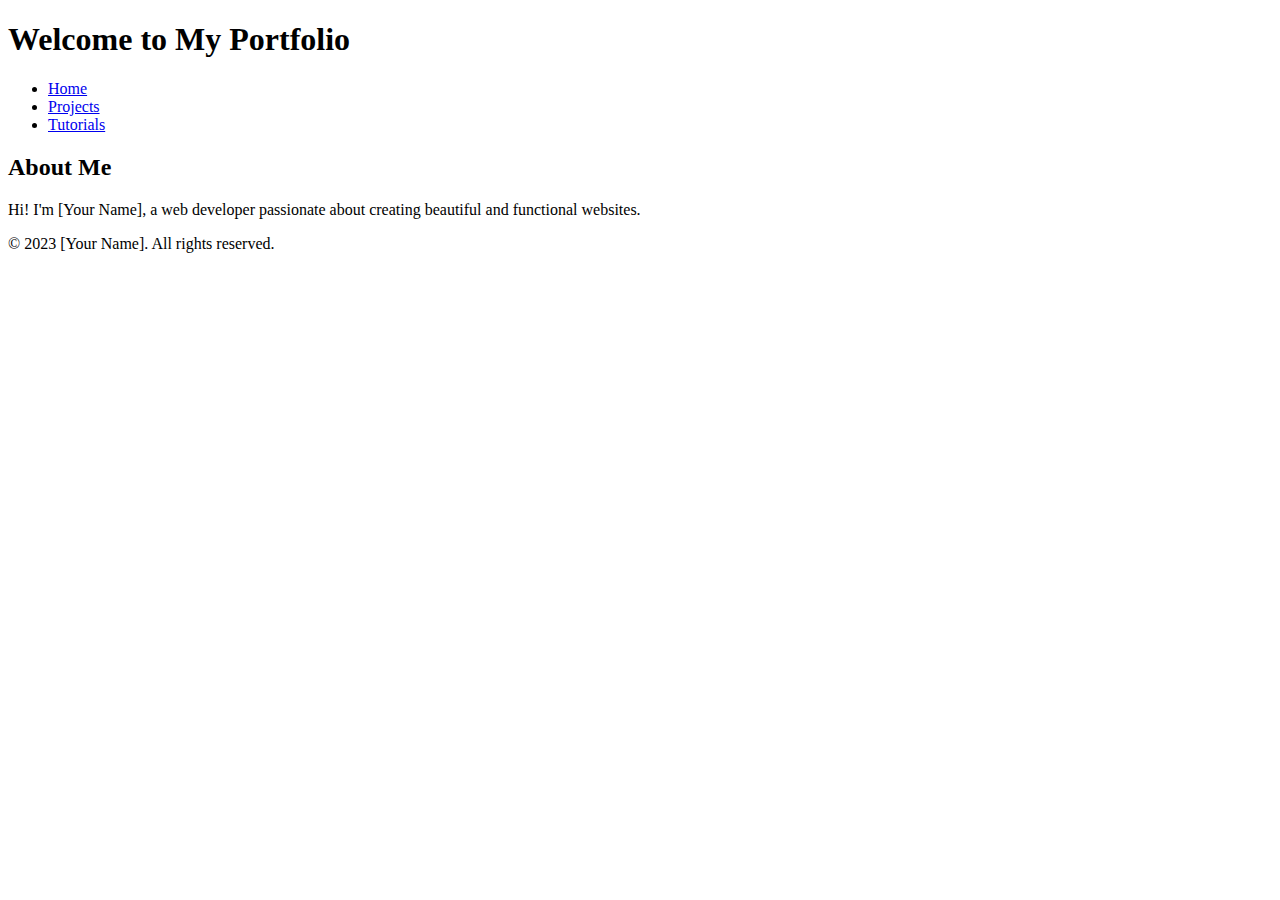
==== index.html @ 8b58cdd6 "Update index.html" ====
<!DOCTYPE html>
<html lang="en">
<head>
    <meta charset="UTF-8">
    <meta name="viewport" content="width=device-width, initial-scale=1.0">
    <title>My Portfolio</title>
    <link rel="stylesheet" href="styles.css">
</head>
<body>
    <header>
        <h1>Welcome to My Portfolio</h1>
        <nav>
            <ul>
                <li><a href="index.html">Home</a></li>
                <li><a href="projects.html">Projects</a></li>
                <li><a href="tutorials.html">Tutorials</a></li>
            </ul>
        </nav>
    </header>
    <main>
        <section>
            <h2>About Me</h2>
            <p>Hi! I'm [Your Name], a web developer passionate about creating beautiful and functional websites.</p>
        </section>
    </main>
    <footer>
        <p>&copy; 2023 [Your Name]. All rights reserved.</p>
    </footer>
    <script src="script.js"></script>
</body>
</html>
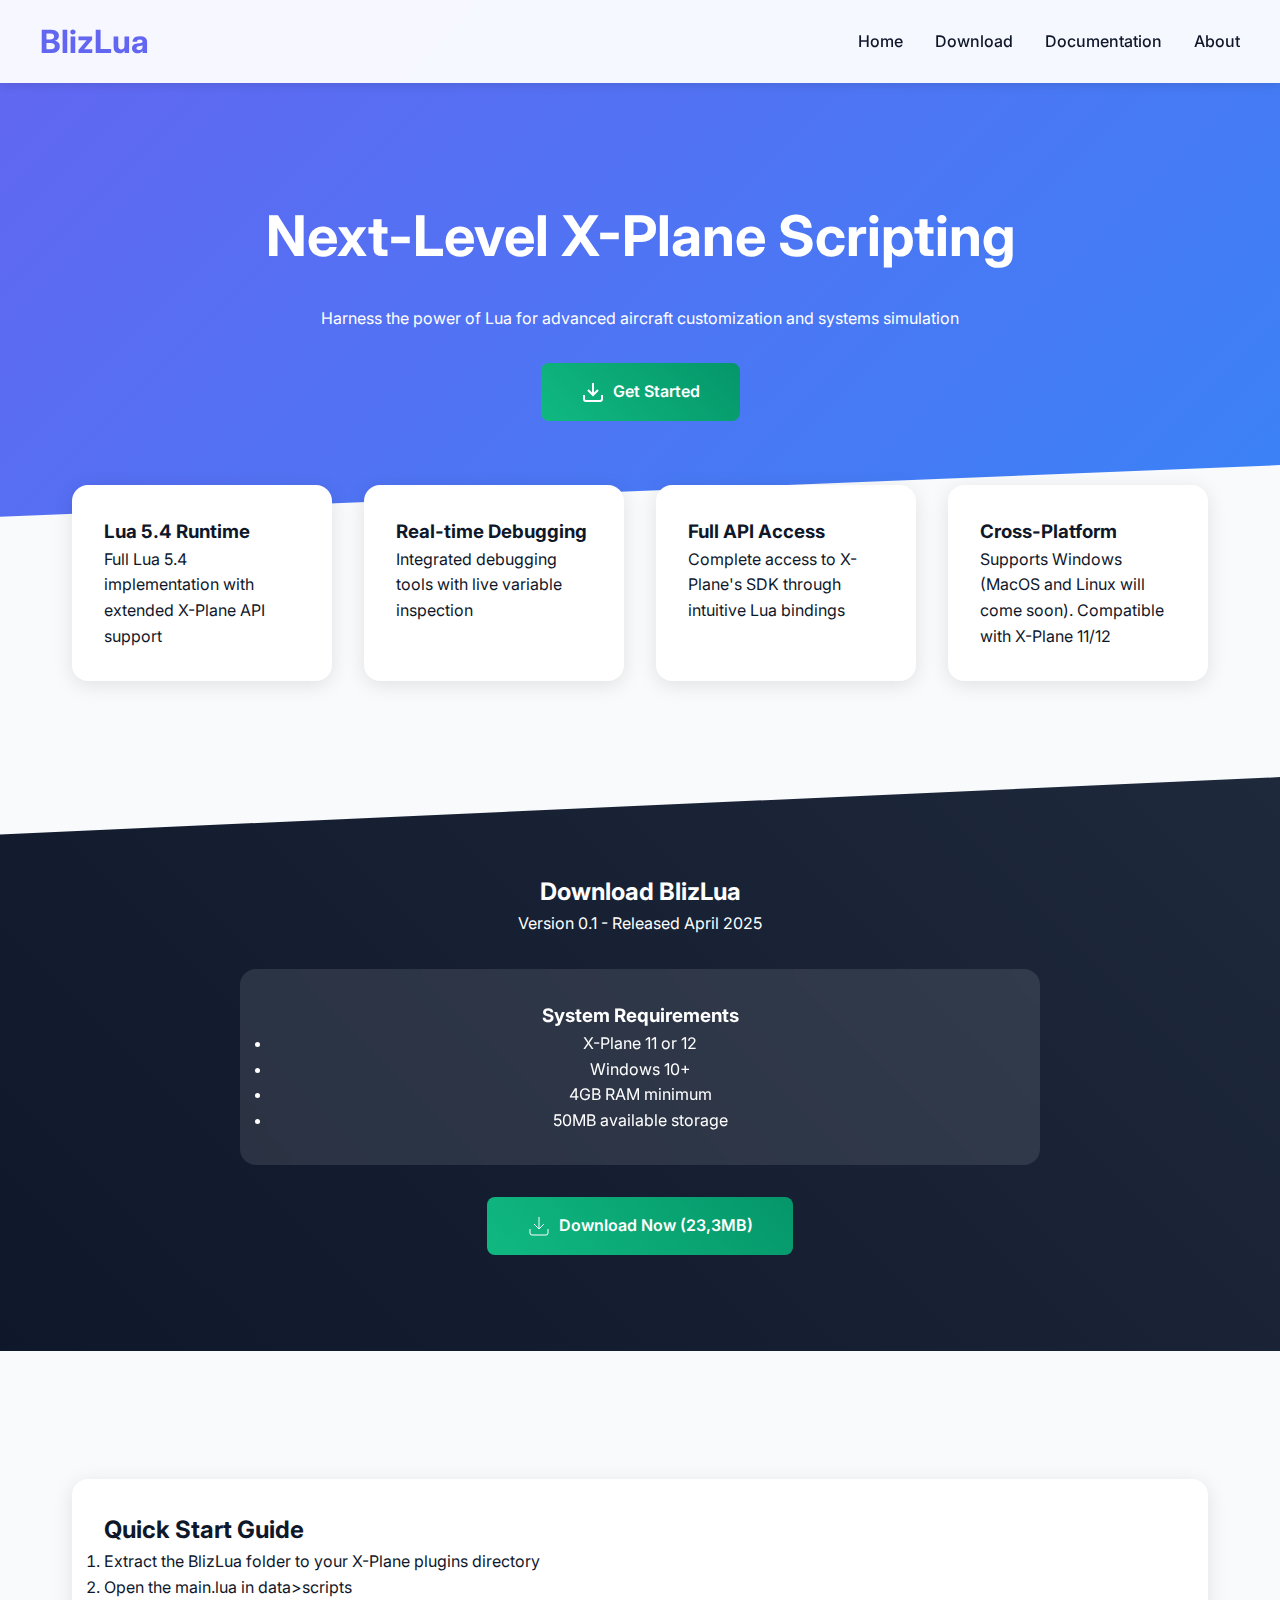
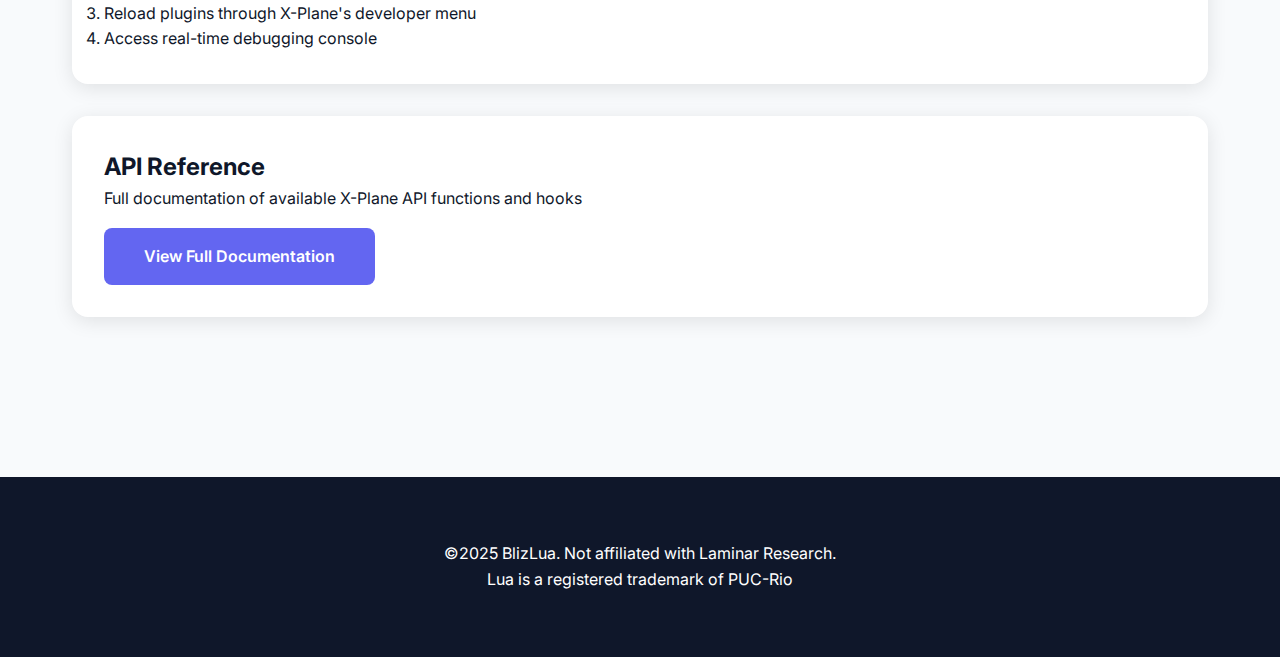
==== commit 42415af2: "Update index.html" ====
--- a/index.html
+++ b/index.html
@@ -3,29 +3,323 @@
 <head>
     <meta charset="UTF-8">
     <meta name="viewport" content="width=device-width, initial-scale=1.0">
-    <title>My Portfolio</title>
-    <link rel="stylesheet" href="styles.css">
+    <title>BlizLua - Advanced X-Plane Scripting</title>
+    <style>
+        :root {
+            --primary: #6366f1;
+            --secondary: #3b82f6;
+            --accent: #10b981;
+            --dark: #0f172a;
+            --light: #f8fafc;
+        }
+
+        * {
+            margin: 0;
+            padding: 0;
+            box-sizing: border-box;
+            font-family: 'Inter', system-ui, sans-serif;
+        }
+
+        body {
+            background-color: var(--light);
+            color: var(--dark);
+            line-height: 1.6;
+        }
+
+        header {
+            background: rgba(255, 255, 255, 0.95);
+            backdrop-filter: blur(10px);
+            padding: 1rem;
+            position: fixed;
+            width: 100%;
+            top: 0;
+            z-index: 1000;
+            box-shadow: 0 2px 10px rgba(0,0,0,0.1);
+            transition: all 0.3s ease;
+        }
+
+        nav {
+            max-width: 1200px;
+            margin: 0 auto;
+            display: flex;
+            justify-content: space-between;
+            align-items: center;
+        }
+
+        .nav-links {
+            display: flex;
+            gap: 2rem;
+        }
+
+        .nav-links a {
+            color: var(--dark);
+            text-decoration: none;
+            font-weight: 500;
+            transition: color 0.3s ease;
+        }
+
+        .nav-links a:hover {
+            color: var(--primary);
+        }
+
+        .hero {
+            background: linear-gradient(135deg, var(--primary), var(--secondary));
+            color: white;
+            padding: 12rem 2rem 6rem;
+            text-align: center;
+            clip-path: polygon(0 0, 100% 0, 100% 90%, 0 100%);
+        }
+
+        .hero h1 {
+            font-size: 3.5rem;
+            margin-bottom: 1.5rem;
+            animation: slideUp 1s ease;
+        }
+
+        .features {
+            max-width: 1200px;
+            margin: -4rem auto 4rem;
+            padding: 2rem;
+            display: grid;
+            grid-template-columns: repeat(auto-fit, minmax(250px, 1fr));
+            gap: 2rem;
+        }
+
+        .feature-card {
+            background: white;
+            padding: 2rem;
+            border-radius: 1rem;
+            box-shadow: 0 4px 20px rgba(0,0,0,0.1);
+            transition: all 0.3s cubic-bezier(0.4, 0, 0.2, 1);
+            opacity: 0;
+            transform: translateY(20px);
+        }
+
+        .feature-card.visible {
+            opacity: 1;
+            transform: translateY(0);
+        }
+
+        .feature-card:hover {
+            transform: translateY(-5px);
+            box-shadow: 0 8px 25px rgba(0,0,0,0.15);
+        }
+
+        .download-section {
+            background: linear-gradient(45deg, var(--dark), #1e293b);
+            color: white;
+            padding: 6rem 2rem;
+            text-align: center;
+            clip-path: polygon(0 10%, 100% 0, 100% 100%, 0 100%);
+        }
+
+        .download-btn {
+            background: linear-gradient(45deg, var(--accent), #059669);
+            color: white;
+            padding: 1rem 2.5rem;
+            border-radius: 0.5rem;
+            text-decoration: none;
+            display: inline-flex;
+            align-items: center;
+            gap: 0.5rem;
+            font-weight: 600;
+            transition: transform 0.3s ease;
+        }
+
+        .download-btn:hover {
+            transform: scale(1.05);
+        }
+
+        .requirements {
+            background: rgba(255, 255, 255, 0.1);
+            padding: 2rem;
+            margin: 2rem auto;
+            max-width: 800px;
+            border-radius: 1rem;
+            backdrop-filter: blur(10px);
+        }
+
+        footer {
+            background-color: var(--dark);
+            color: white;
+            text-align: center;
+            padding: 4rem 2rem;
+            margin-top: 6rem;
+        }
+
+        .docs-section {
+            max-width: 1200px;
+            margin: 4rem auto;
+            padding: 2rem;
+        }
+
+        .quickstart-guide {
+            background: white;
+            padding: 2rem;
+            border-radius: 1rem;
+            box-shadow: 0 4px 20px rgba(0,0,0,0.1);
+            margin: 2rem 0;
+        }
+
+        @keyframes slideUp {
+            from {
+                opacity: 0;
+                transform: translateY(30px);
+            }
+            to {
+                opacity: 1;
+                transform: translateY(0);
+            }
+        }
+
+        @media (max-width: 768px) {
+            .hero {
+                padding: 8rem 1rem 4rem;
+            }
+            
+            .hero h1 {
+                font-size: 2.5rem;
+            }
+            
+            .features {
+                grid-template-columns: 1fr;
+            }
+        }
+    </style>
+    <link href="https://fonts.googleapis.com/css2?family=Inter:wght@400;500;600;700&display=swap" rel="stylesheet">
 </head>
 <body>
     <header>
-        <h1>Welcome to My Portfolio</h1>
         <nav>
-            <ul>
-                <li><a href="index.html">Home</a></li>
-                <li><a href="projects.html">Projects</a></li>
-                <li><a href="tutorials.html">Tutorials</a></li>
-            </ul>
+            <h1 style="color: var(--primary);">BlizLua</h1>
+            <div class="nav-links">
+                <a href="#home">Home</a>
+                <a href="#download">Download</a>
+                <a href="#docs">Documentation</a>
+                <a href="#about">About</a>
+            </div>
         </nav>
     </header>
-    <main>
-        <section>
-            <h2>About Me</h2>
-            <p>Hi! I'm [Your Name], a web developer passionate about creating beautiful and functional websites.</p>
-        </section>
-    </main>
+
+    <section class="hero" id="home">
+        <h1>Next-Level X-Plane Scripting</h1>
+        <p>Harness the power of Lua for advanced aircraft customization and systems simulation</p>
+        <a href="#download" class="download-btn" style="margin-top: 2rem;">
+            <svg width="24" height="24" viewBox="0 0 24 24" fill="none" stroke="currentColor" stroke-width="2">
+                <path d="M21 15v4a2 2 0 0 1-2 2H5a2 2 0 0 1-2-2v-4"></path>
+                <polyline points="7 10 12 15 17 10"></polyline>
+                <line x1="12" y1="15" x2="12" y2="3"></line>
+            </svg>
+            Get Started
+        </a>
+    </section>
+
+    <section class="features">
+        <div class="feature-card">
+            <h3>Lua 5.4 Runtime</h3>
+            <p>Full Lua 5.4 implementation with extended X-Plane API support</p>
+        </div>
+        <div class="feature-card">
+            <h3>Real-time Debugging</h3>
+            <p>Integrated debugging tools with live variable inspection</p>
+        </div>
+        <div class="feature-card">
+            <h3>Full API Access</h3>
+            <p>Complete access to X-Plane's SDK through intuitive Lua bindings</p>
+        </div>
+        <div class="feature-card">
+            <h3>Cross-Platform</h3>
+            <p>Supports Windows (MacOS and Linux will come soon). Compatible with X-Plane 11/12</p>
+        </div>
+    </section>
+
+    <section class="download-section" id="download">
+        <h2>Download BlizLua</h2>
+        <p>Version 0.1 - Released April 2025</p>
+        
+        <div class="requirements">
+            <h3>System Requirements</h3>
+            <ul>
+                <li>X-Plane 11 or 12</li>
+                <li>Windows 10+</li>
+                <li>4GB RAM minimum</li>
+                <li>50MB available storage</li>
+            </ul>
+        </div>
+
+        <a href="/download/blizlua_v12.1.zip" class="download-btn">
+            <svg width="24" height="24" viewBox="0 0 24 24" fill="none" stroke="currentColor">
+                <path d="M21 15v4a2 2 0 0 1-2 2H5a2 2 0 0 1-2-2v-4"/>
+                <path d="M7 10l5 5 5-5M12 15V3"/>
+            </svg>
+            Download Now (23,3MB)
+        </a>
+    </section>
+
+    <section class="docs-section" id="docs">
+        <div class="quickstart-guide">
+            <h2>Quick Start Guide</h2>
+            <ol>
+                <li>Extract the BlizLua folder to your X-Plane plugins directory</li>
+                <li>Open the main.lua in data>scripts</li>
+                <li>Reload plugins through X-Plane's developer menu</li>
+                <li>Access real-time debugging console</li>
+            </ol>
+        </div>
+
+        <div class="quickstart-guide" style="margin-top: 2rem;">
+            <h2>API Reference</h2>
+            <p>Full documentation of available X-Plane API functions and hooks</p>
+            <a href="BlizLua/doc.html" class="download-btn" style="background: var(--primary); margin-top: 1rem;">
+                View Full Documentation
+            </a>
+        </div>
+    </section>
+
     <footer>
-        <p>&copy; 2023 [Your Name]. All rights reserved.</p>
+        <p>©2025 BlizLua. Not affiliated with Laminar Research.</p>
+        <p>Lua is a registered trademark of PUC-Rio</p>
     </footer>
-    <script src="script.js"></script>
+
+    <script>
+        // Enhanced smooth scrolling with offset
+        document.querySelectorAll('a[href^="#"]').forEach(anchor => {
+            anchor.addEventListener('click', function (e) {
+                e.preventDefault();
+                const target = document.querySelector(this.getAttribute('href'));
+                const offset = 80;
+                
+                window.scrollTo({
+                    top: target.offsetTop - offset,
+                    behavior: 'smooth'
+                });
+            });
+        });
+
+        // Feature card animation on scroll
+        const observer = new IntersectionObserver((entries) => {
+            entries.forEach(entry => {
+                if (entry.isIntersecting) {
+                    entry.target.classList.add('visible');
+                }
+            });
+        }, { threshold: 0.1 });
+
+        document.querySelectorAll('.feature-card').forEach(card => {
+            observer.observe(card);
+        });
+
+        // Header scroll effect
+        window.addEventListener('scroll', () => {
+            const header = document.querySelector('header');
+            if (window.scrollY > 100) {
+                header.style.background = 'rgba(255, 255, 255, 0.98)';
+                header.style.boxShadow = '0 4px 20px rgba(0,0,0,0.1)';
+            } else {
+                header.style.background = 'rgba(255, 255, 255, 0.95)';
+                header.style.boxShadow = '0 2px 10px rgba(0,0,0,0.1)';
+            }
+        });
+    </script>
 </body>
 </html>
